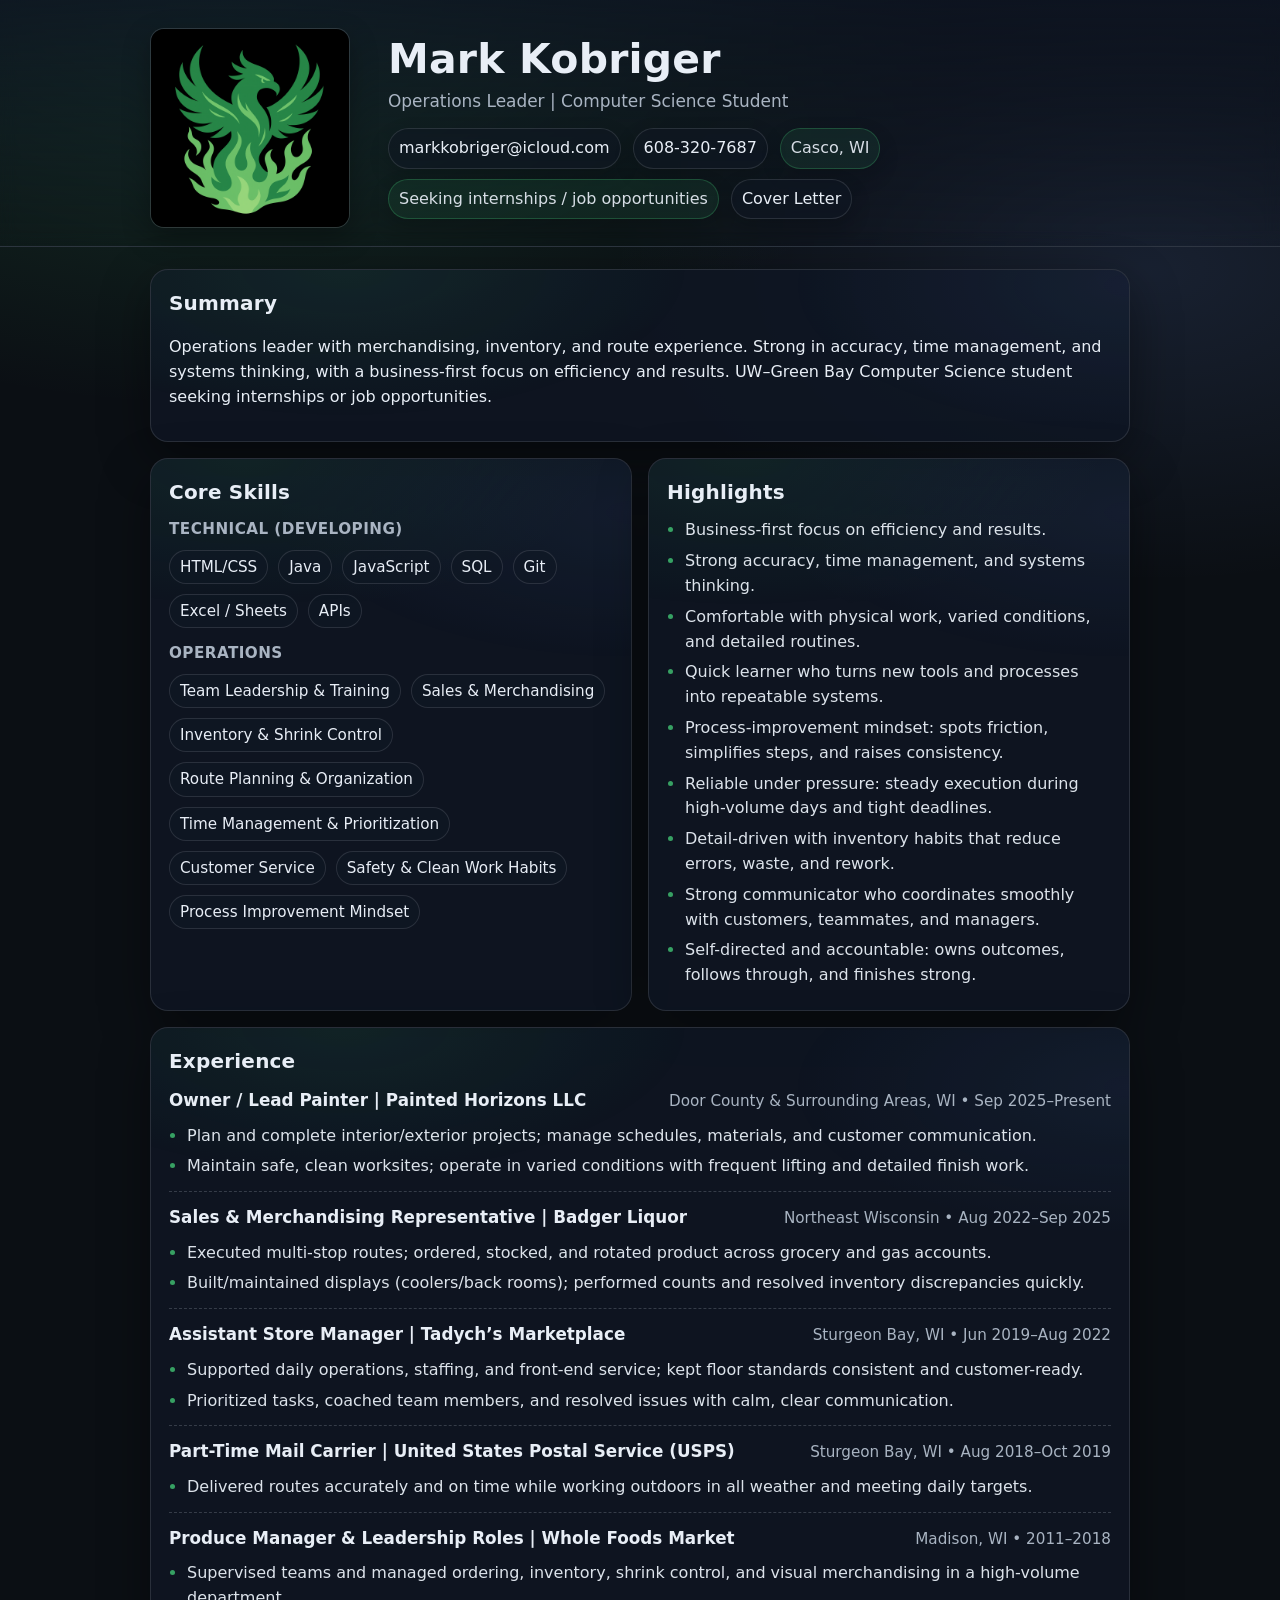
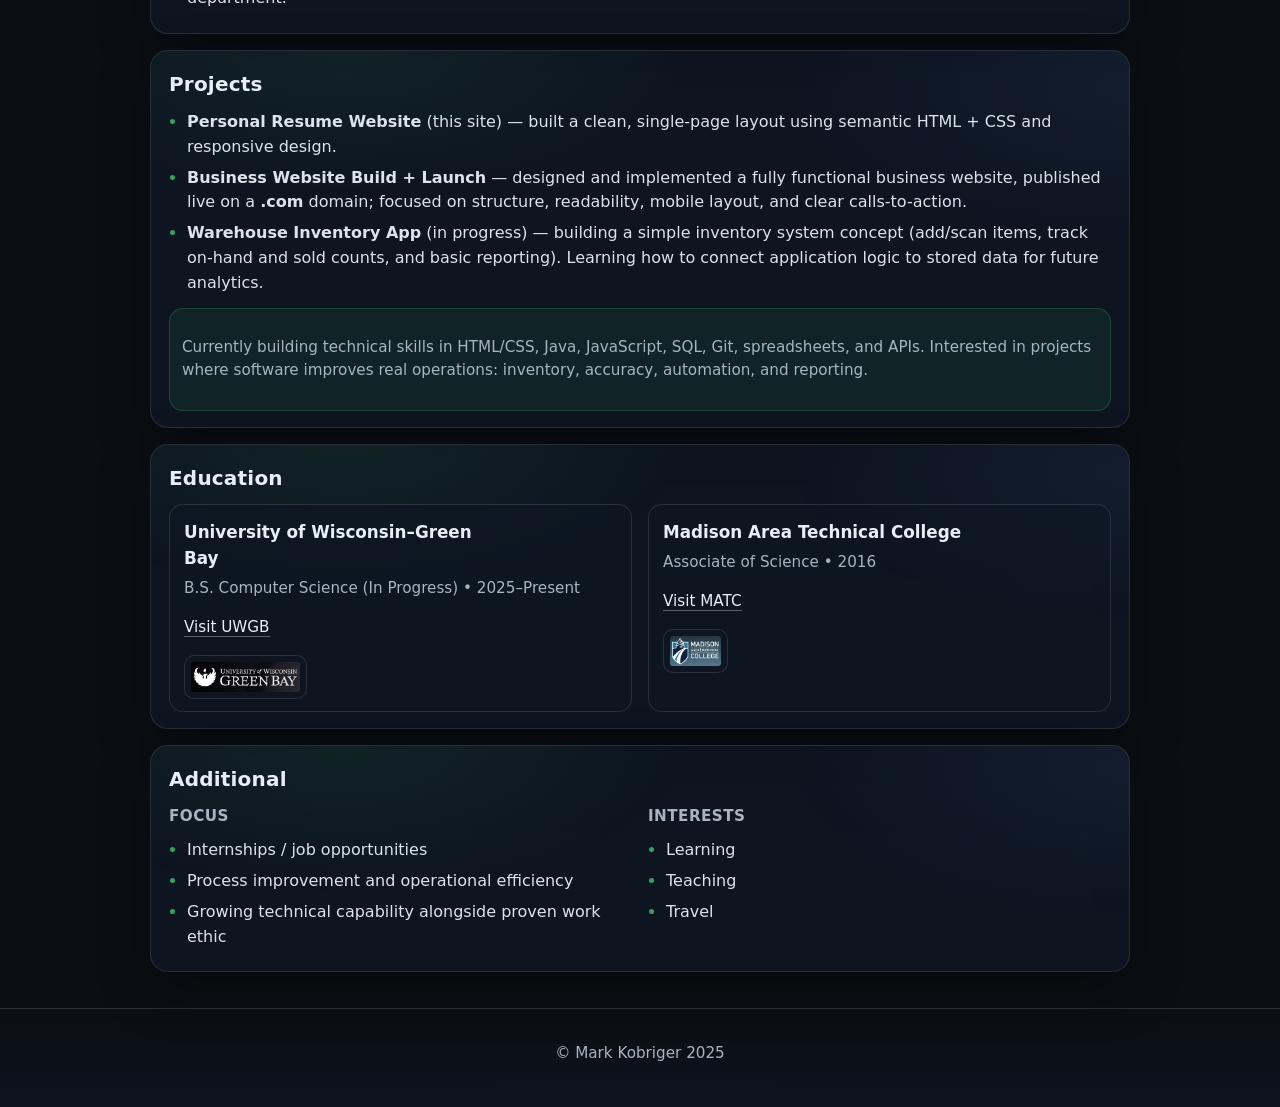
==== index.html @ ae0c0864 "Update footer copyright year to 2025" ====
<!doctype html>
<html lang="en">
  <head>
    <meta charset="UTF-8" />
    <meta name="viewport" content="width=device-width, initial-scale=1" />
    <title>Mark Kobriger | Resume</title>
    <link rel="icon" type="image/png" href="favicon-16x16.png" />
    <link rel="stylesheet" href="styles.css" />
  </head>

  <body>
    <!-- Top Header -->
    <header class="site-header">
      <div class="container header-grid">
        <div class="brand">
          <img
            class="brand-logo"
            src="Green Phoenix.PNG"
            alt="Green Phoenix logo"
            width="200"
            height="150"
          />
        </div>

        <div class="title-block">
          <h1>Mark Kobriger</h1>
          <p class="headline">Operations Leader | Computer Science Student</p>

          <ul class="contact">
            <li>
              <a href="mailto:markkobriger@icloud.com">markkobriger@icloud.com</a>
            </li>
            <li><a href="tel:+16083207687">608-320-7687</a></li>
            <li class="tag subtle">Casco, WI</li>
            <li class="tag subtle">Seeking internships / job opportunities</li>
            <li><a href="cover-letter.html">Cover Letter</a></li>
          </ul>
        </div>
      </div>
    </header>

    <main class="container main">
      <!-- Summary -->
      <section class="card">
        <h2>Summary</h2>
        <p>
          Operations leader with merchandising, inventory, and route experience.
          Strong in accuracy, time management, and systems thinking, with a
          business-first focus on efficiency and results. UW–Green Bay Computer
          Science student seeking internships or job opportunities.
        </p>
      </section>

      <!-- Core Skills + Highlights (side-by-side) -->
      <section class="grid-2">
        <section class="card">
          <h2>Core Skills</h2>

          <h3 class="subhead">Technical (developing)</h3>
          <ul class="pills">
            <li>HTML/CSS</li>
            <li>Java</li>
            <li>JavaScript</li>
            <li>SQL</li>
            <li>Git</li>
            <li>Excel / Sheets</li>
            <li>APIs</li>
          </ul>

          <h3 class="subhead">Operations</h3>
          <ul class="pills">
            <li>Team Leadership & Training</li>
            <li>Sales & Merchandising</li>
            <li>Inventory & Shrink Control</li>
            <li>Route Planning & Organization</li>
            <li>Time Management & Prioritization</li>
            <li>Customer Service</li>
            <li>Safety & Clean Work Habits</li>
            <li>Process Improvement Mindset</li>
          </ul>
        </section>

        <section class="card">
          <h2>Highlights</h2>
          <ul class="bullets">
            <li>Business-first focus on efficiency and results.</li>
            <li>Strong accuracy, time management, and systems thinking.</li>
            <li>Comfortable with physical work, varied conditions, and detailed routines.</li>
            <li>Quick learner who turns new tools and processes into repeatable systems.</li>
            <li>Process-improvement mindset: spots friction, simplifies steps, and raises consistency.</li>
            <li>Reliable under pressure: steady execution during high-volume days and tight deadlines.</li>
            <li>Detail-driven with inventory habits that reduce errors, waste, and rework.</li>
            <li>Strong communicator who coordinates smoothly with customers, teammates, and managers.</li>
            <li>Self-directed and accountable: owns outcomes, follows through, and finishes strong.</li>
          </ul>
        </section>
      </section>

      <!-- Experience (full-width under Core Skills + Highlights) -->
      <section class="card">
        <h2>Experience</h2>

        <article class="item">
          <div class="item-head">
            <h3>Owner / Lead Painter | Painted Horizons LLC</h3>
            <p class="meta">Door County & Surrounding Areas, WI • Sep 2025–Present</p>
          </div>
          <ul class="bullets">
            <li>Plan and complete interior/exterior projects; manage schedules, materials, and customer communication.</li>
            <li>Maintain safe, clean worksites; operate in varied conditions with frequent lifting and detailed finish work.</li>
          </ul>
        </article>

        <article class="item">
          <div class="item-head">
            <h3>Sales & Merchandising Representative | Badger Liquor</h3>
            <p class="meta">Northeast Wisconsin • Aug 2022–Sep 2025</p>
          </div>
          <ul class="bullets">
            <li>Executed multi-stop routes; ordered, stocked, and rotated product across grocery and gas accounts.</li>
            <li>Built/maintained displays (coolers/back rooms); performed counts and resolved inventory discrepancies quickly.</li>
          </ul>
        </article>

        <article class="item">
          <div class="item-head">
            <h3>Assistant Store Manager | Tadych’s Marketplace</h3>
            <p class="meta">Sturgeon Bay, WI • Jun 2019–Aug 2022</p>
          </div>
          <ul class="bullets">
            <li>Supported daily operations, staffing, and front-end service; kept floor standards consistent and customer-ready.</li>
            <li>Prioritized tasks, coached team members, and resolved issues with calm, clear communication.</li>
          </ul>
        </article>

        <article class="item">
          <div class="item-head">
            <h3>Part-Time Mail Carrier | United States Postal Service (USPS)</h3>
            <p class="meta">Sturgeon Bay, WI • Aug 2018–Oct 2019</p>
          </div>
          <ul class="bullets">
            <li>Delivered routes accurately and on time while working outdoors in all weather and meeting daily targets.</li>
          </ul>
        </article>

        <article class="item">
          <div class="item-head">
            <h3>Produce Manager & Leadership Roles | Whole Foods Market</h3>
            <p class="meta">Madison, WI • 2011–2018</p>
          </div>
          <ul class="bullets">
            <li>Supervised teams and managed ordering, inventory, shrink control, and visual merchandising in a high-volume department.</li>
          </ul>
        </article>
      </section>

      <!-- Projects (full-width) -->
      <section class="card">
        <h2>Projects</h2>

        <ul class="bullets">
          <li>
            <strong>Personal Resume Website</strong> (this site)
            — built a clean, single-page layout using semantic HTML + CSS and responsive design.
          </li>

          <li>
            <strong>Business Website Build + Launch</strong>
            — designed and implemented a fully functional business website, published live on a
            <strong>.com</strong> domain; focused on structure, readability, mobile layout, and clear calls-to-action.
          </li>

          <li>
            <strong>Warehouse Inventory App</strong> (in progress)
            — building a simple inventory system concept (add/scan items, track on-hand and sold counts,
            and basic reporting). Learning how to connect application logic to stored data for future analytics.
          </li>
        </ul>

        <div class="callout">
          <p class="small">
            Currently building technical skills in HTML/CSS, Java, JavaScript, SQL, Git, spreadsheets, and APIs.
            Interested in projects where software improves real operations: inventory, accuracy, automation, and reporting.
          </p>
        </div>
      </section>

      <!-- Education (full-width) with schools side-by-side + logos moved here -->
      <section class="card">
        <h2>Education</h2>

        <div class="edu-grid">
          <article class="edu-card">
            <div class="item-head">
              <h3>University of Wisconsin–Green Bay</h3>
              <p class="meta">B.S. Computer Science (In Progress) • 2025–Present</p>
            </div>

            <p class="small">
              <a href="https://www.uwgb.edu" target="_blank" rel="noreferrer">Visit UWGB</a>
            </p>

            <div class="edu-badges">
              <a href="https://www.uwgb.edu" target="_blank" rel="noreferrer" class="edu-badge">
                <img src="UWGB.png" alt="UW–Green Bay logo" />
              </a>
            </div>
          </article>

          <article class="edu-card">
            <div class="item-head">
              <h3>Madison Area Technical College</h3>
              <p class="meta">Associate of Science • 2016</p>
            </div>

            <p class="small">
              <a href="https://madisoncollege.edu" target="_blank" rel="noreferrer">Visit MATC</a>
            </p>

            <div class="edu-badges">
              <a href="https://madisoncollege.edu" target="_blank" rel="noreferrer" class="edu-badge">
                <img src="MATC.png" alt="Madison College (MATC) logo" />
              </a>
            </div>
          </article>
        </div>
      </section>

      <!-- Additional -->
      <section class="card">
        <h2>Additional</h2>
        <div class="grid-2 inner">
          <div>
            <h3 class="subhead">Focus</h3>
            <ul class="bullets">
              <li>Internships / job opportunities</li>
              <li>Process improvement and operational efficiency</li>
              <li>Growing technical capability alongside proven work ethic</li>
            </ul>
          </div>

          <div>
            <h3 class="subhead">Interests</h3>
            <ul class="bullets">
              <li>Learning</li>
              <li>Teaching</li>
              <li>Travel</li>
            </ul>
          </div>
        </div>
      </section>
    </main>

    <!-- Footer (logos removed) -->
    <footer class="site-footer">
      <div class="container footer-grid">
        <p class="small">© Mark Kobriger 2025</p>
      </div>
    </footer>
  </body>
</html>
---- styles.css ----
/* =========================================================
   Mark Kobriger Resume Site - styles.css
   Clean, modern, "green phoenix" vibe, print-friendly
   ========================================================= */

/* ====== Theme Tokens ====== */
:root {
  --bg: #0b0f14;
  --panel: #0e1523;
  --card: rgba(15, 23, 36, 0.82);
  --text: #e8eef6;
  --muted: #a9b4c2;
  --muted2: rgba(169, 180, 194, 0.72);
  --line: rgba(232, 238, 246, 0.14);

  --accent: #45d07a; /* green phoenix */
  --accent2: rgba(69, 208, 122, 0.25);
  --glow: rgba(69, 208, 122, 0.35);

  --shadow: 0 18px 50px rgba(0, 0, 0, 0.40);
  --shadow2: 0 10px 28px rgba(0, 0, 0, 0.32);

  --radius: 18px;
  --radius2: 14px;

  --max: 980px;
}

/* ====== Base Reset ====== */
*,
*::before,
*::after { box-sizing: border-box; }

html, body { margin: 0; padding: 0; }

img {
  max-width: 100%;
  height: auto;
  display: block;
}

::selection { background: rgba(69, 208, 122, 0.28); }

/* ====== Page Background ====== */
body {
  color: var(--text);
  font-family: system-ui, -apple-system, Segoe UI, Roboto, Helvetica, Arial, sans-serif;
  line-height: 1.55;

  background:
    radial-gradient(1200px 680px at 18% 0%, rgba(69, 208, 122, 0.18), transparent 60%),
    radial-gradient(900px 520px at 90% 10%, rgba(120, 160, 255, 0.12), transparent 60%),
    radial-gradient(900px 520px at 50% 110%, rgba(69, 208, 122, 0.10), transparent 60%),
    var(--bg);
}

/* ====== Layout Container ====== */
.container {
  width: min(var(--max), 92vw);
  margin: 0 auto;
}

/* ====== Links ====== */
a {
  color: var(--text);
  text-decoration: none;
  border-bottom: 1px solid rgba(232, 238, 246, 0.35);
  transition: color 160ms ease, border-color 160ms ease, transform 160ms ease;
}
a:hover {
  color: var(--accent);
  border-bottom-color: var(--accent);
}
a:focus-visible {
  outline: 2px solid rgba(69, 208, 122, 0.75);
  outline-offset: 3px;
  border-radius: 10px;
}

/* ====== Header ====== */
.site-header {
  padding: 28px 0 18px;
  border-bottom: 1px solid var(--line);
  background: linear-gradient(to bottom, rgba(14, 21, 35, 0.78), rgba(14, 21, 35, 0));
  backdrop-filter: blur(8px);
}

.header-grid {
  display: grid;
  gap: 18px;
  grid-template-columns: 220px 1fr;
  align-items: center;
}

.brand {
  display: flex;
  flex-direction: column;
  gap: 10px;
  align-items: flex-start;
}

.brand-logo {
  border-radius: var(--radius2);
  border: 1px solid rgba(232, 238, 246, 0.12);
  box-shadow: var(--shadow2);
  object-fit: cover;
  background: rgba(255, 255, 255, 0.02);
}

.title-block h1 {
  margin: 0 0 6px;
  font-size: clamp(2rem, 3.2vw, 2.7rem);
  letter-spacing: 0.2px;
  line-height: 1.1;
}

.headline {
  margin: 0 0 14px;
  color: var(--muted);
  font-size: 1.06rem;
}

/* ====== Contact Pills ====== */
.contact {
  list-style: none;
  padding: 0;
  margin: 0;
  display: flex;
  flex-wrap: wrap;
  gap: 10px 12px;
  align-items: center;
}

.contact li {
  padding: 7px 10px;
  border: 1px solid rgba(232, 238, 246, 0.12);
  border-radius: 999px;
  background: rgba(15, 23, 36, 0.55);
  box-shadow: 0 8px 20px rgba(0, 0, 0, 0.18);
}

.contact .subtle {
  border-color: rgba(69, 208, 122, 0.25);
  background: rgba(69, 208, 122, 0.08);
  color: rgba(232, 238, 246, 0.92);
}

.contact a { border-bottom: none; }
.contact a:hover { border-bottom: none; }

/* ====== Main ====== */
.main {
  padding: 22px 0 36px;
  display: grid;
  gap: 16px;
}

/* ====== Cards ====== */
.card {
  position: relative;
  background: var(--card);
  border: 1px solid rgba(232, 238, 246, 0.12);
  border-radius: var(--radius);
  padding: 18px 18px 16px;
  box-shadow: var(--shadow);
  overflow: hidden;
}

/* subtle sheen */
.card::before {
  content: "";
  position: absolute;
  inset: -2px;
  background:
    radial-gradient(600px 260px at 20% 0%, rgba(69, 208, 122, 0.10), transparent 60%),
    radial-gradient(600px 260px at 100% 10%, rgba(120, 160, 255, 0.08), transparent 60%);
  opacity: 0.8;
  pointer-events: none;
}

.card > * { position: relative; }

.card:hover {
  border-color: rgba(69, 208, 122, 0.22);
  box-shadow: 0 24px 65px rgba(0, 0, 0, 0.48);
}

/* ====== Headings ====== */
.card h2 {
  margin: 0 0 10px;
  font-size: 1.25rem;
  letter-spacing: 0.2px;
}

.subhead {
  margin: 0 0 8px;
  font-size: 0.95rem;
  color: var(--muted);
  letter-spacing: 0.45px;
  text-transform: uppercase;
}

.card .subhead + .pills { margin-top: 8px; }
.pills + .subhead { margin-top: 14px; }

/* ====== Two Column Grids ====== */
.grid-2 {
  display: grid;
  gap: 16px;
  grid-template-columns: 1fr 1fr;
}
.grid-2.inner { margin-top: 8px; }

/* ====== Items ====== */
.item {
  padding-top: 12px;
  border-top: 1px dashed rgba(232, 238, 246, 0.18);
  margin-top: 12px;
}
.item:first-of-type {
  border-top: none;
  padding-top: 0;
  margin-top: 0;
}
.item.tight p { margin: 6px 0 0; }

.item-head {
  display: flex;
  flex-wrap: wrap;
  justify-content: space-between;
  gap: 6px 10px;
  align-items: baseline;
}
.item-head h3 {
  margin: 0;
  font-size: 1.05rem;
  max-width: 70%;
}

.meta {
  margin: 0;
  color: var(--muted);
  font-size: 0.95rem;
}

.small {
  color: var(--muted);
  font-size: 0.95rem;
}

/* ====== Bullets ====== */
.bullets {
  margin: 10px 0 0;
  padding-left: 18px;
}
.bullets li {
  margin: 6px 0;
  color: rgba(232, 238, 246, 0.95);
}
.bullets li::marker { color: rgba(69, 208, 122, 0.75); }

/* ====== Pills ====== */
.pills {
  list-style: none;
  padding: 0;
  margin: 10px 0 0;
  display: flex;
  flex-wrap: wrap;
  gap: 10px;
}
.pills li {
  padding: 7px 10px;
  border-radius: 999px;
  border: 1px solid rgba(232, 238, 246, 0.12);
  background: rgba(17, 24, 38, 0.55);
  font-size: 0.95rem;
  line-height: 1.2;
  transition: transform 140ms ease, border-color 140ms ease;
}
.pills li:hover {
  transform: translateY(-1px);
  border-color: rgba(69, 208, 122, 0.28);
}

/* ====== Callout Box ====== */
.callout {
  margin-top: 12px;
  padding: 12px 12px;
  border-radius: 14px;
  border: 1px solid rgba(69, 208, 122, 0.22);
  background: rgba(69, 208, 122, 0.08);
}

/* ====== Education two-school layout ====== */
.edu-grid {
  display: grid;
  gap: 16px;
  grid-template-columns: 1fr 1fr;
  margin-top: 10px;
}

.edu-card {
  border: 1px solid rgba(232, 238, 246, 0.12);
  border-radius: var(--radius2);
  background: rgba(15, 23, 36, 0.55);
  padding: 14px 14px 12px;
}

.edu-badges {
  display: flex;
  gap: 10px;
  align-items: center;
  margin-top: 10px;
}

.edu-badge {
  border-bottom: none;
  display: inline-flex;
  align-items: center;
}

.edu-badge img {
  max-height: 44px;
  width: auto;
  border-radius: 10px;
  border: 1px solid rgba(232, 238, 246, 0.12);
  background: rgba(15, 23, 36, 0.6);
  padding: 6px;
  transition: transform 160ms ease, border-color 160ms ease, box-shadow 160ms ease;
}

.edu-badge:hover img {
  transform: translateY(-1px);
  border-color: rgba(69, 208, 122, 0.6);
  box-shadow: 0 12px 26px rgba(0, 0, 0, 0.32);
}

/* ====== Footer ====== */
.site-footer {
  border-top: 1px solid var(--line);
  padding: 18px 0 26px;
  background: linear-gradient(to top, rgba(14, 21, 35, 0.60), rgba(14, 21, 35, 0));
}

.footer-grid {
  display: flex;
  justify-content: center;
  align-items: center;
}

/* ====== Cover Letter Styling ====== */
.card.letter { padding: 22px 22px 18px; }

.letter-top {
  display: flex;
  justify-content: space-between;
  gap: 14px;
  flex-wrap: wrap;
  margin-bottom: 10px;
  padding-bottom: 10px;
  border-bottom: 1px solid rgba(232, 238, 246, 0.12);
}

.letter-name {
  margin: 0 0 4px;
  font-size: 1.05rem;
}

.letter-meta,
.letter-date {
  margin: 2px 0;
  color: var(--muted);
  font-size: 0.95rem;
}

.letter-date { white-space: nowrap; }

.card.letter p {
  margin: 10px 0 0;
  color: rgba(232, 238, 246, 0.95);
  max-width: 78ch;
}

.signature { margin-top: 16px; }

/* Optional: show current nav item as active pill */
.contact a[aria-current="page"] { color: var(--accent); }

/* ====== Responsive ====== */
@media (max-width: 780px) {
  .header-grid { grid-template-columns: 1fr; }
  .grid-2 { grid-template-columns: 1fr; }
  .edu-grid { grid-template-columns: 1fr; }
  .item-head h3 { max-width: 100%; }
}

/* ====== Print ====== */
@media print {
  :root {
    --bg: #ffffff;
    --text: #111;
    --muted: #333;
    --line: #ddd;
  }

  body { background: #fff; color: #111; }

  .site-header { background: none; }
  .site-footer { display: none; }

  .card,
  .brand-logo { box-shadow: none; }

  .card::before { display: none; }

  a {
    color: #111;
    border-bottom: none;
    text-decoration: underline;
  }

  .card { page-break-inside: avoid; }
}
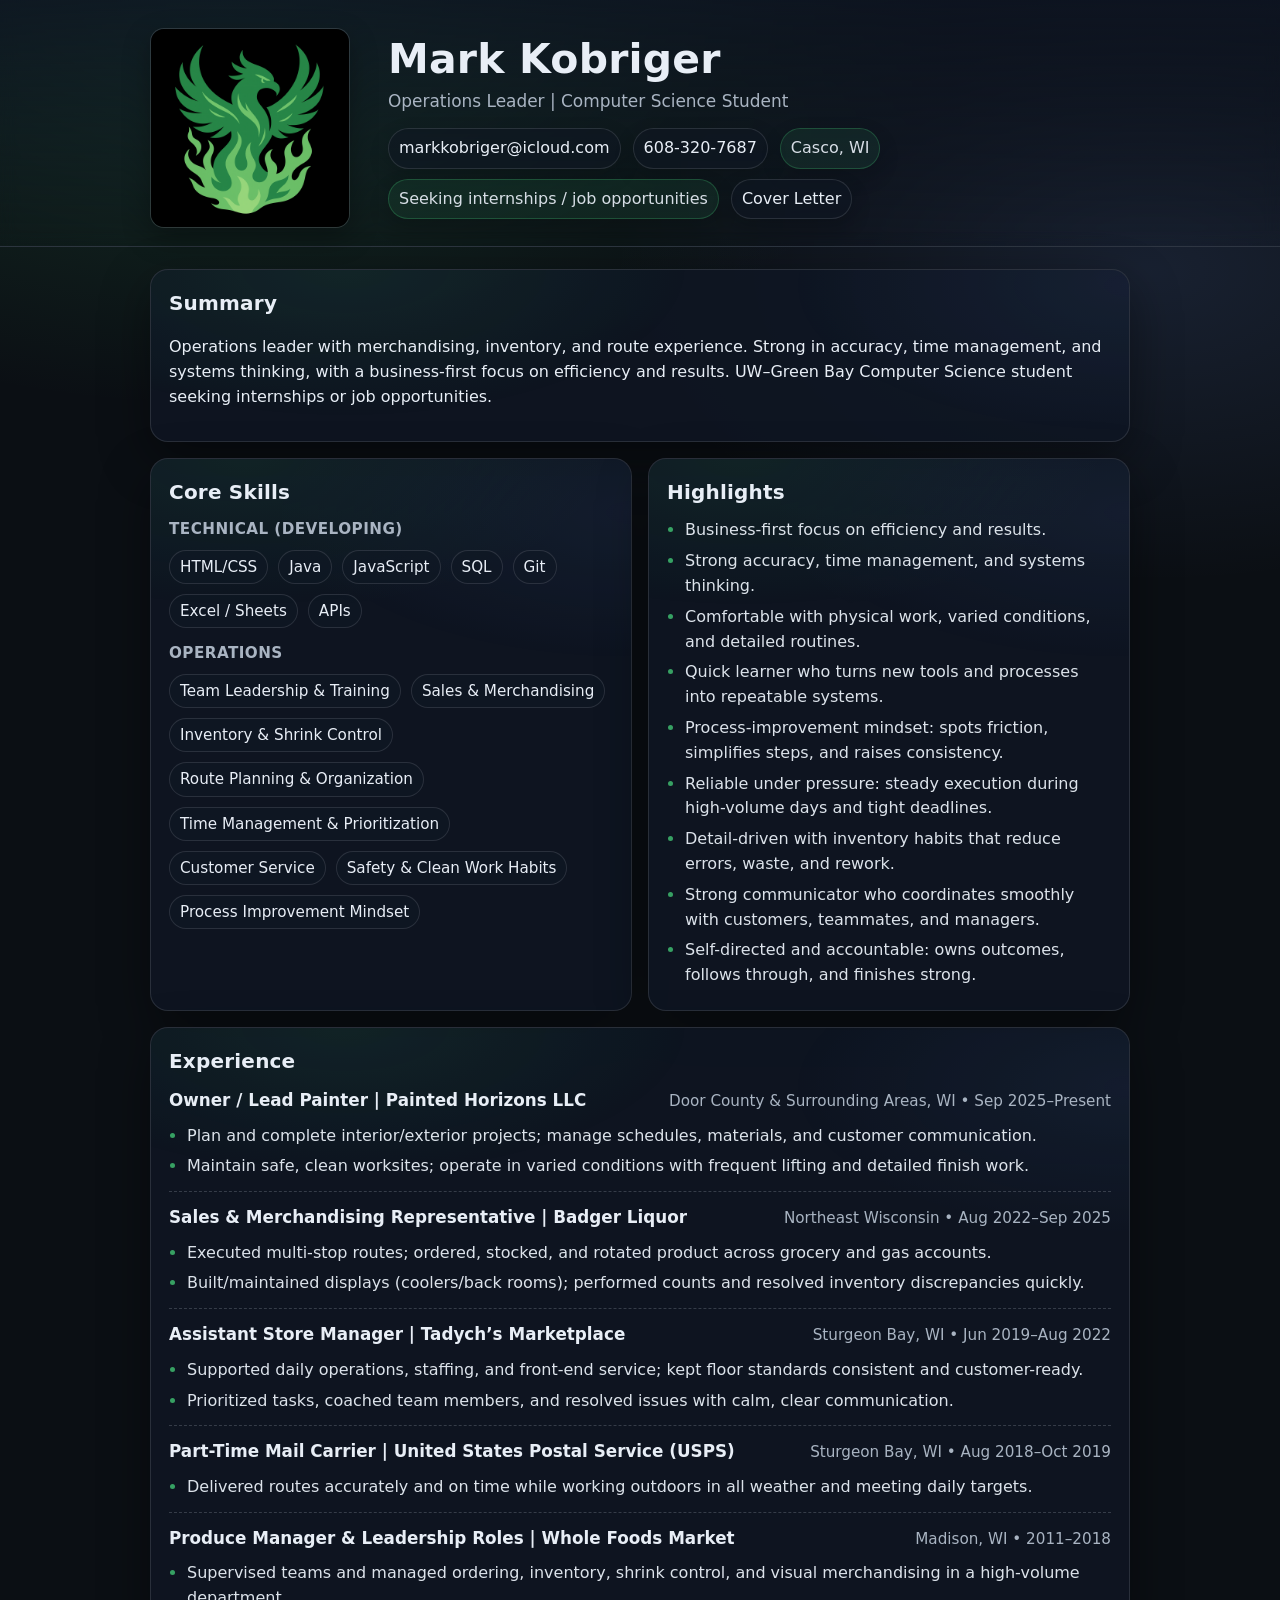
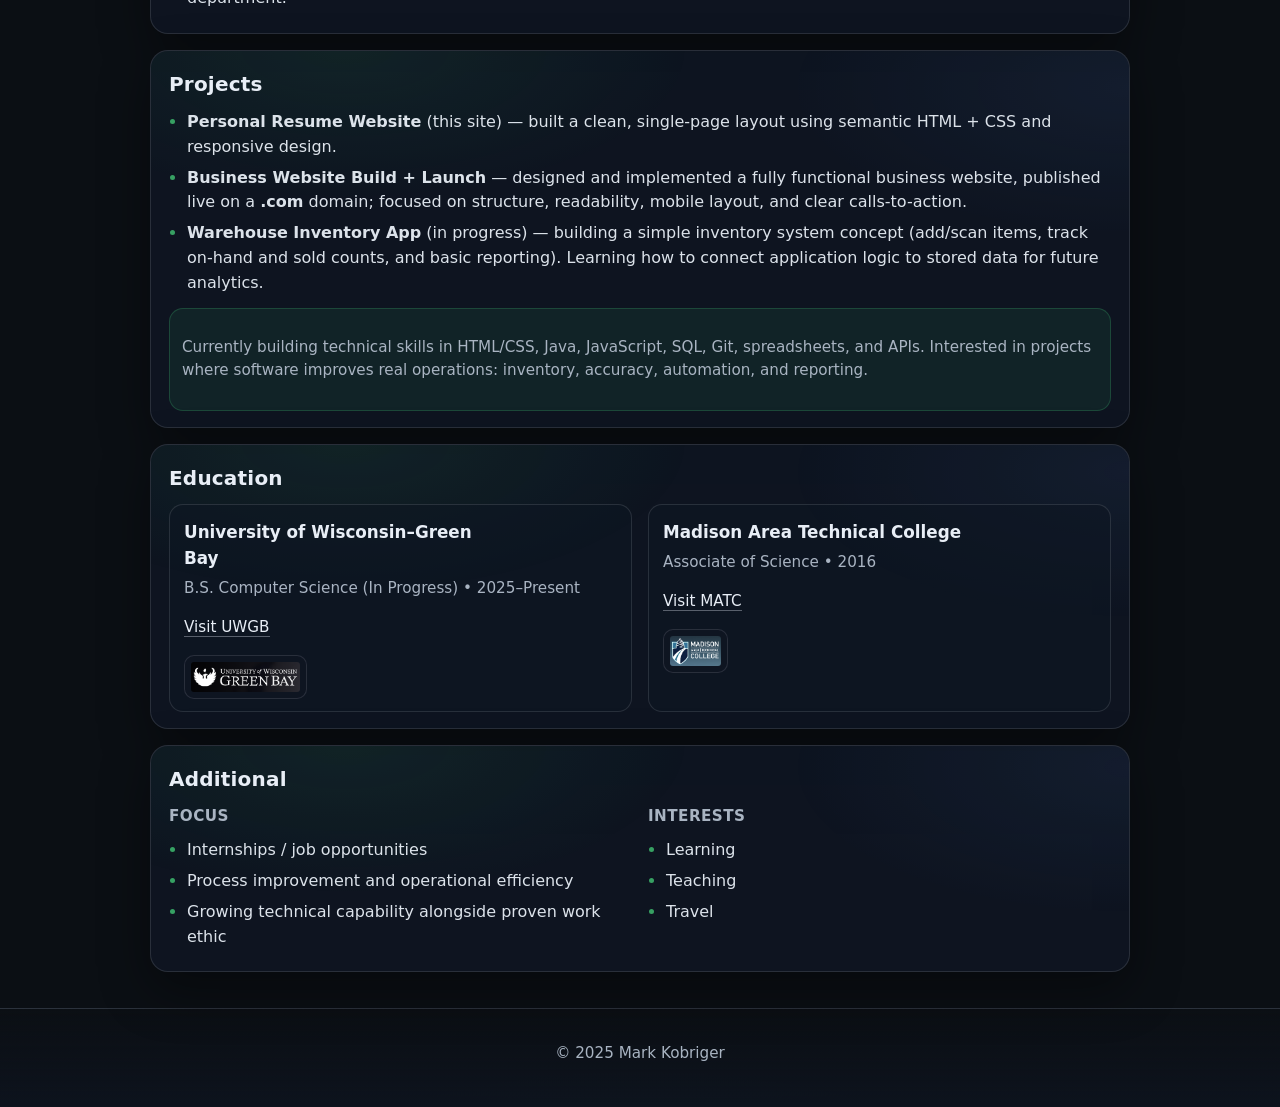
==== commit 5308dac9: "Fix HTML tag syntax in index.html" ====
--- a/index.html
+++ b/index.html
@@ -2,10 +2,10 @@
 <html lang="en">
   <head>
     <meta charset="UTF-8" />
-    <meta name="viewport" content="width=device-width, initial-scale=1" />
+    <meta name="viewport" content="width=device-width, initial-scale=1">
     <title>Mark Kobriger | Resume</title>
-    <link rel="icon" type="image/png" href="favicon-16x16.png" />
-    <link rel="stylesheet" href="styles.css" />
+    <link rel="icon" type="image/png" href="favicon-16x16.png">
+    <link rel="stylesheet" href="styles.css">
   </head>
 
   <body>
@@ -15,7 +15,7 @@
         <div class="brand">
           <img
             class="brand-logo"
-            src="Green Phoenix.PNG"
+            src="greenPhoenix.PNG"
             alt="Green Phoenix logo"
             width="200"
             height="150"
@@ -202,7 +202,7 @@
 
             <div class="edu-badges">
               <a href="https://www.uwgb.edu" target="_blank" rel="noreferrer" class="edu-badge">
-                <img src="UWGB.png" alt="UW–Green Bay logo" />
+                <img src="UWGB.png" alt="UW–Green Bay logo">
               </a>
             </div>
           </article>
@@ -219,7 +219,7 @@
 
             <div class="edu-badges">
               <a href="https://madisoncollege.edu" target="_blank" rel="noreferrer" class="edu-badge">
-                <img src="MATC.png" alt="Madison College (MATC) logo" />
+                <img src="MATC.png" alt="Madison College (MATC) logo">
               </a>
             </div>
           </article>
@@ -254,7 +254,7 @@
     <!-- Footer (logos removed) -->
     <footer class="site-footer">
       <div class="container footer-grid">
-        <p class="small">© Mark Kobriger 2025</p>
+        <p class="small">© 2025 Mark Kobriger</p>
       </div>
     </footer>
   </body>
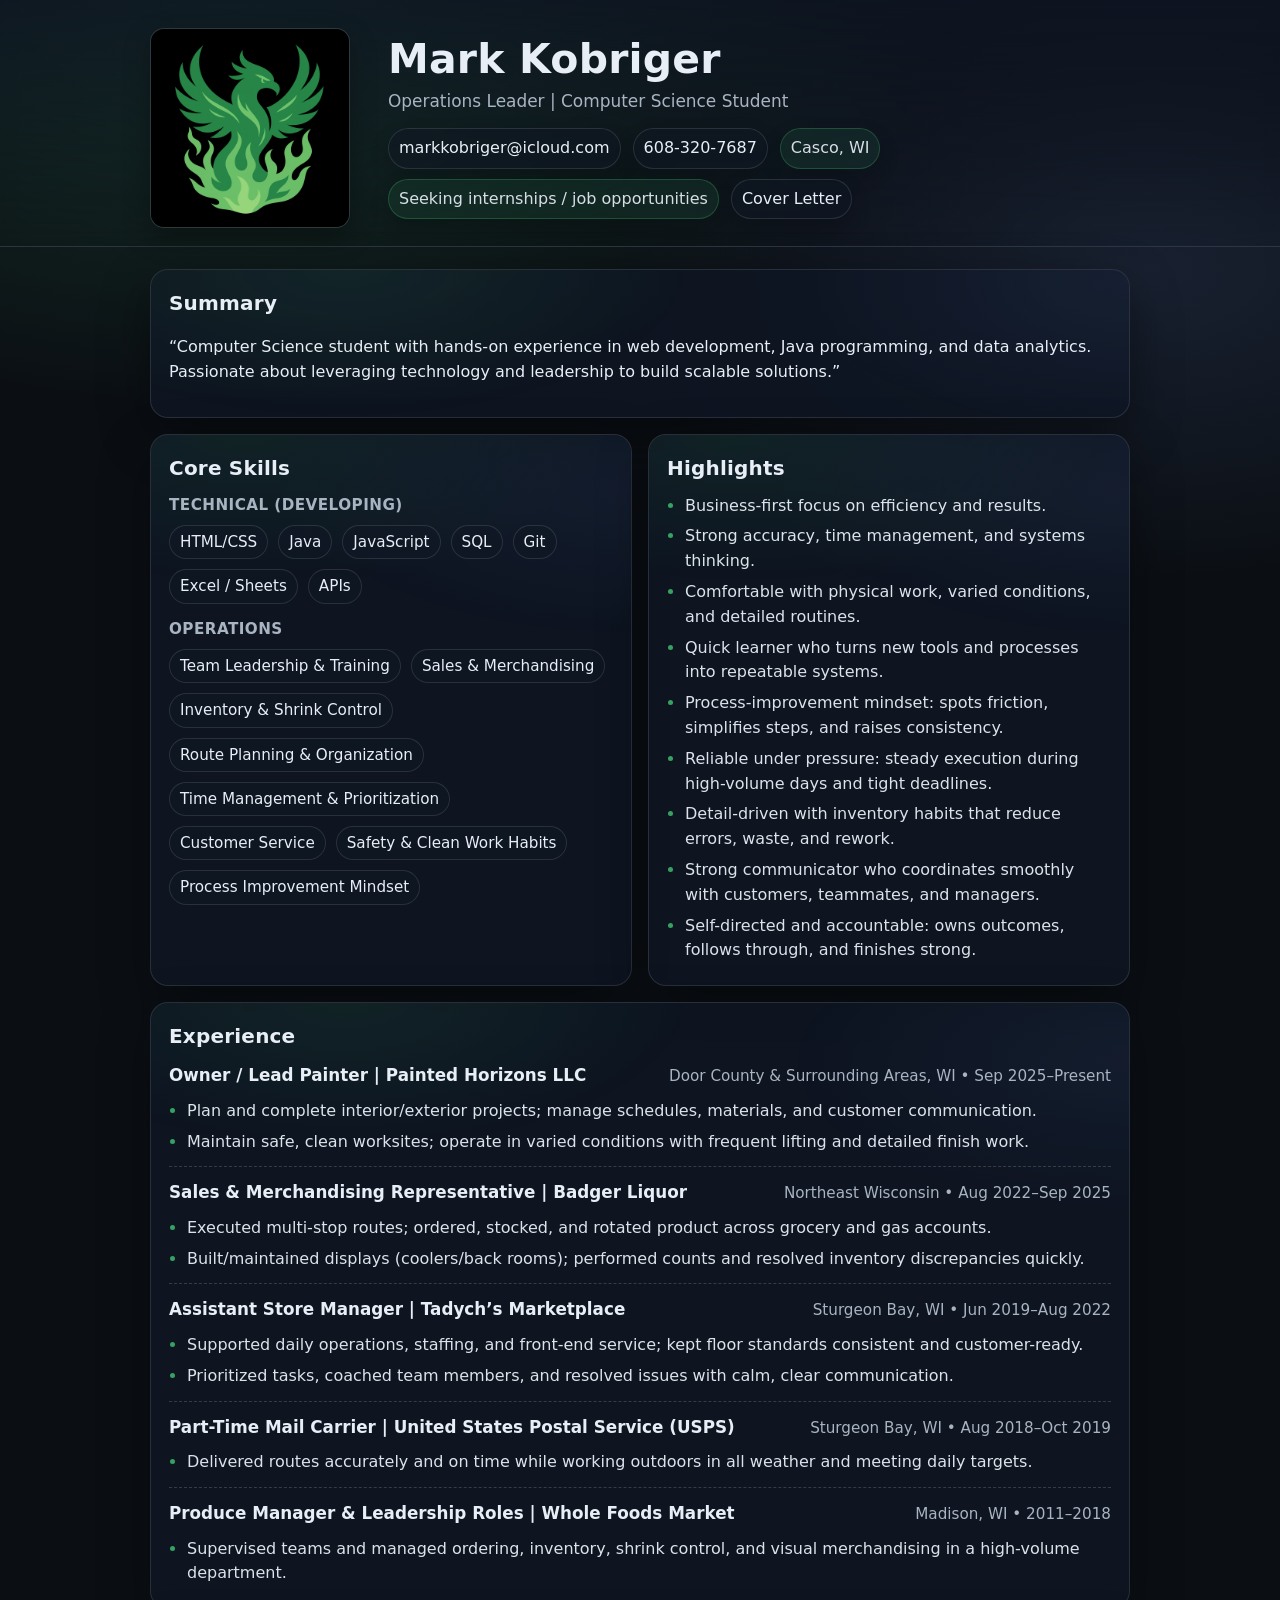
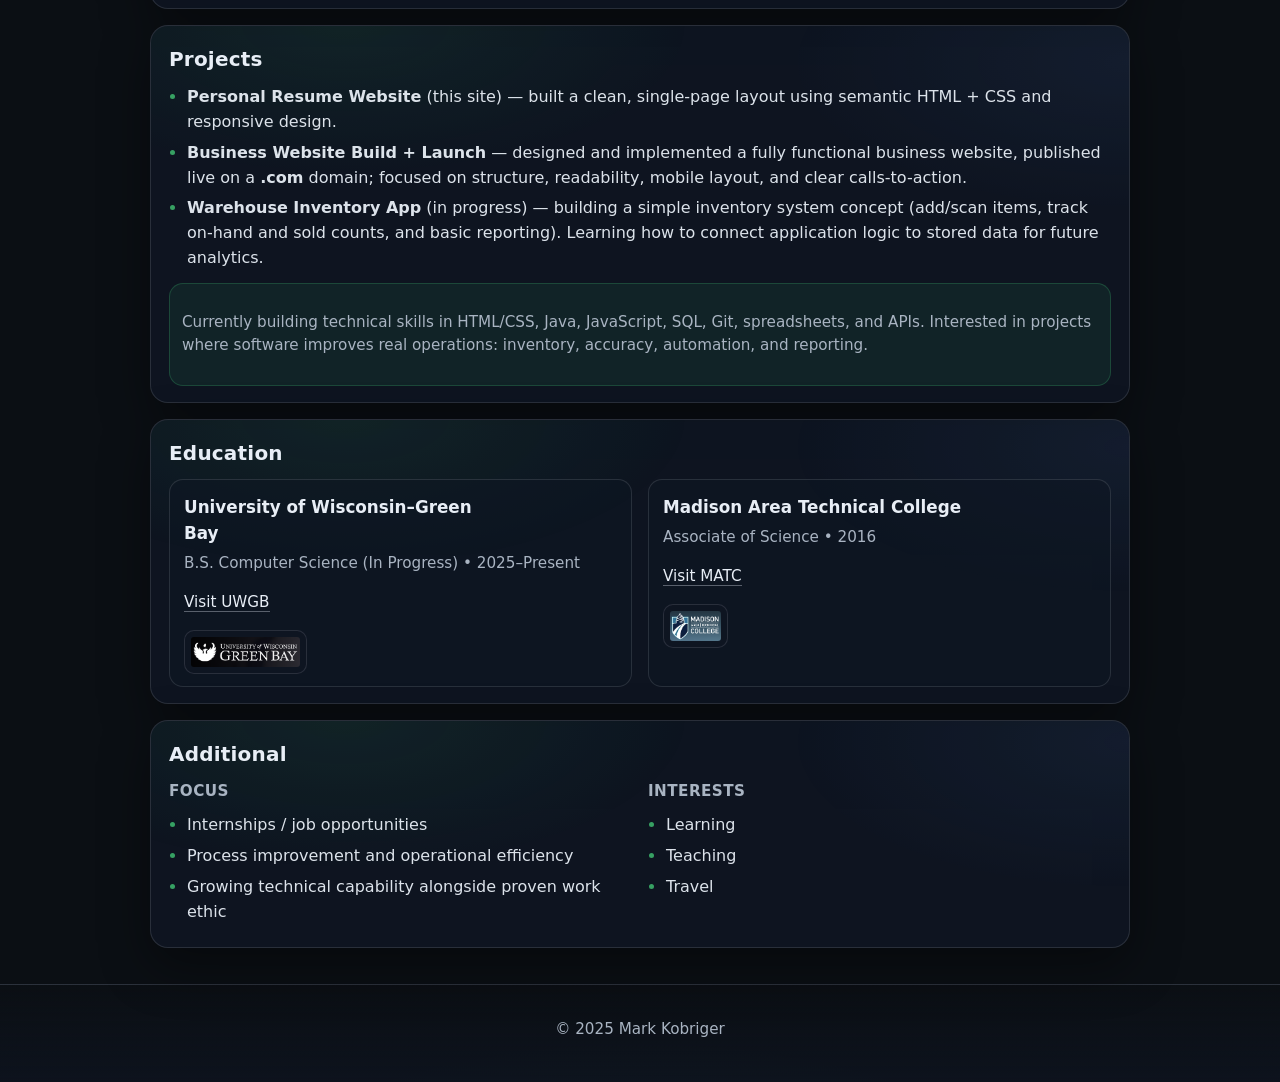
==== commit 91195c33: "Revise summary in index.html Updated summary to reflect current skills and experiences." ====
--- a/index.html
+++ b/index.html
@@ -1,7 +1,7 @@
 <!doctype html>
 <html lang="en">
   <head>
-    <meta charset="UTF-8" />
+    <meta charset="UTF-8">
     <meta name="viewport" content="width=device-width, initial-scale=1">
     <title>Mark Kobriger | Resume</title>
     <link rel="icon" type="image/png" href="favicon-16x16.png">
@@ -19,7 +19,7 @@
             alt="Green Phoenix logo"
             width="200"
             height="150"
-          />
+          >
         </div>
 
         <div class="title-block">
@@ -44,15 +44,12 @@
       <section class="card">
         <h2>Summary</h2>
         <p>
-          Operations leader with merchandising, inventory, and route experience.
-          Strong in accuracy, time management, and systems thinking, with a
-          business-first focus on efficiency and results. UW–Green Bay Computer
-          Science student seeking internships or job opportunities.
+        “Computer Science student with hands-on experience in web development, Java programming, and data analytics. Passionate about leveraging technology and leadership to build scalable solutions.”
         </p>
       </section>
 
       <!-- Core Skills + Highlights (side-by-side) -->
-      <section class="grid-2">
+      <div class="grid-2">
         <section class="card">
           <h2>Core Skills</h2>
 
@@ -94,7 +91,7 @@
             <li>Self-directed and accountable: owns outcomes, follows through, and finishes strong.</li>
           </ul>
         </section>
-      </section>
+      </div>
 
       <!-- Experience (full-width under Core Skills + Highlights) -->
       <section class="card">
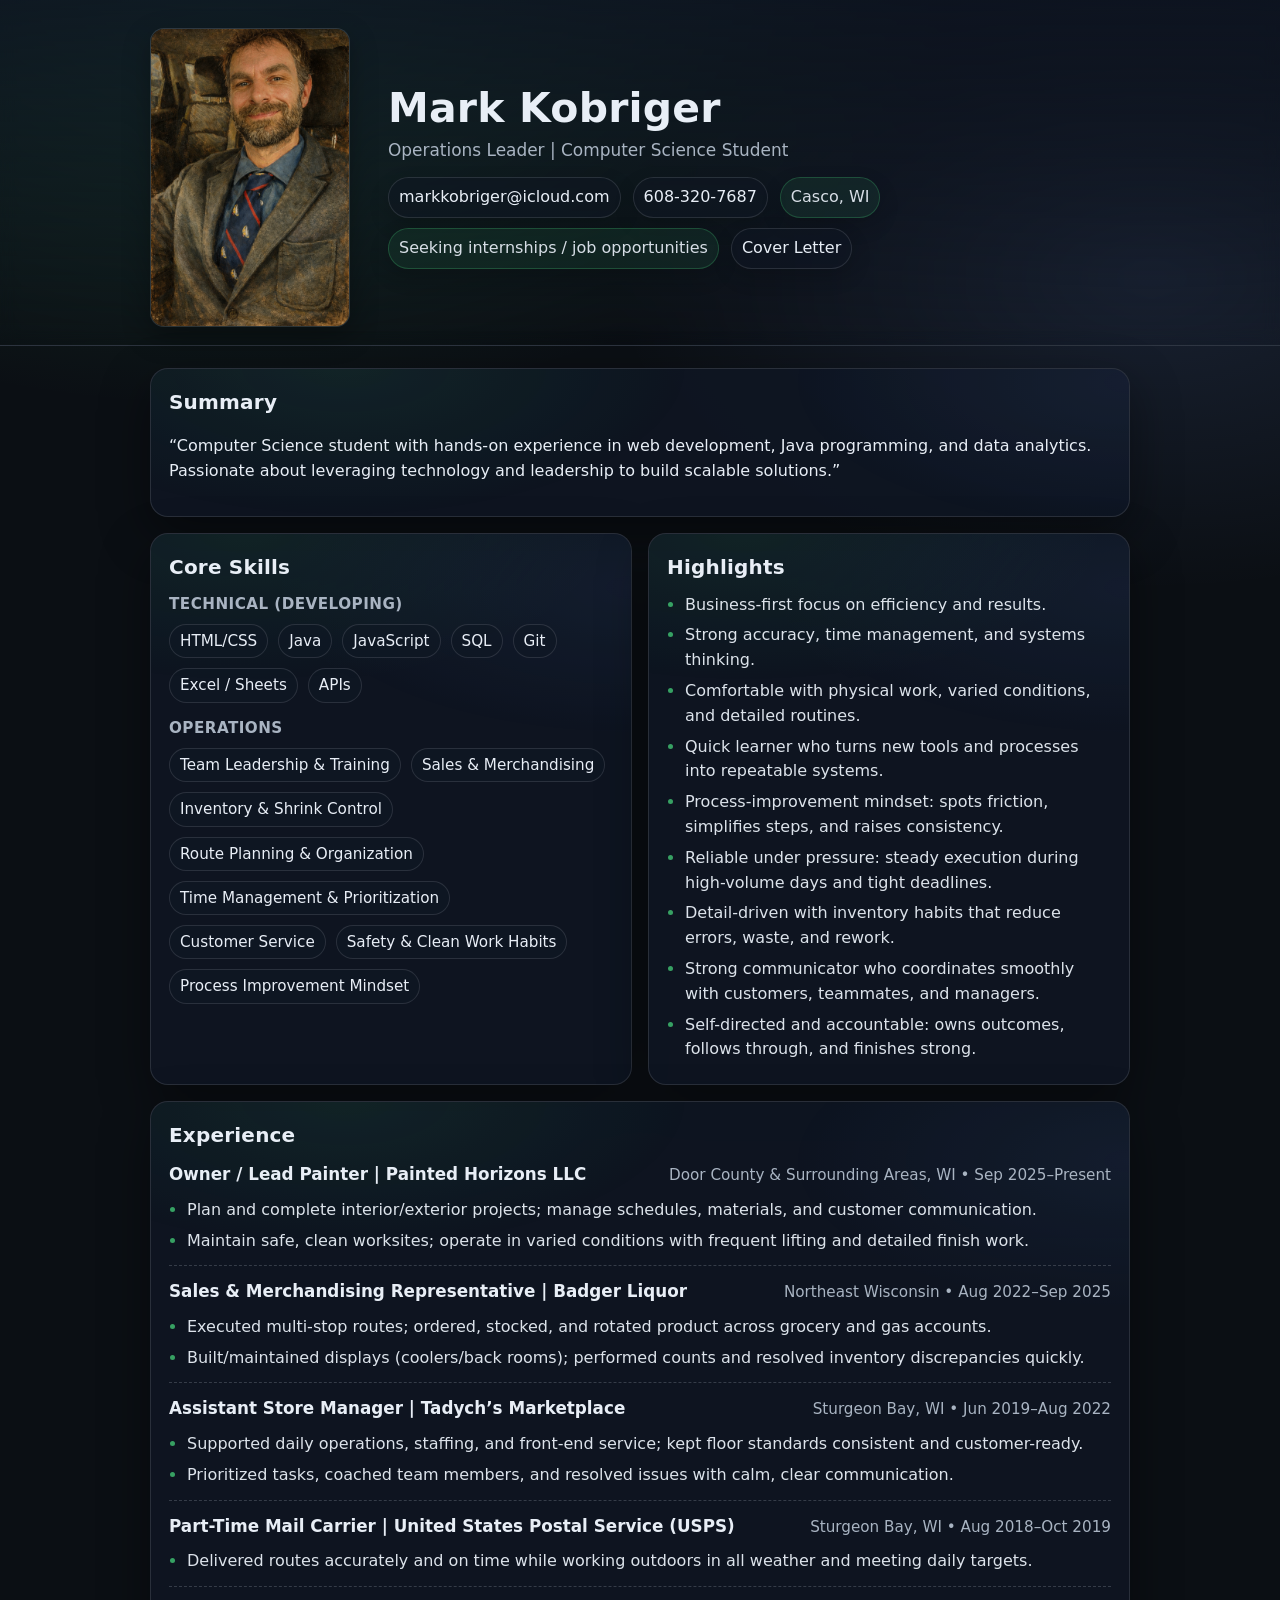
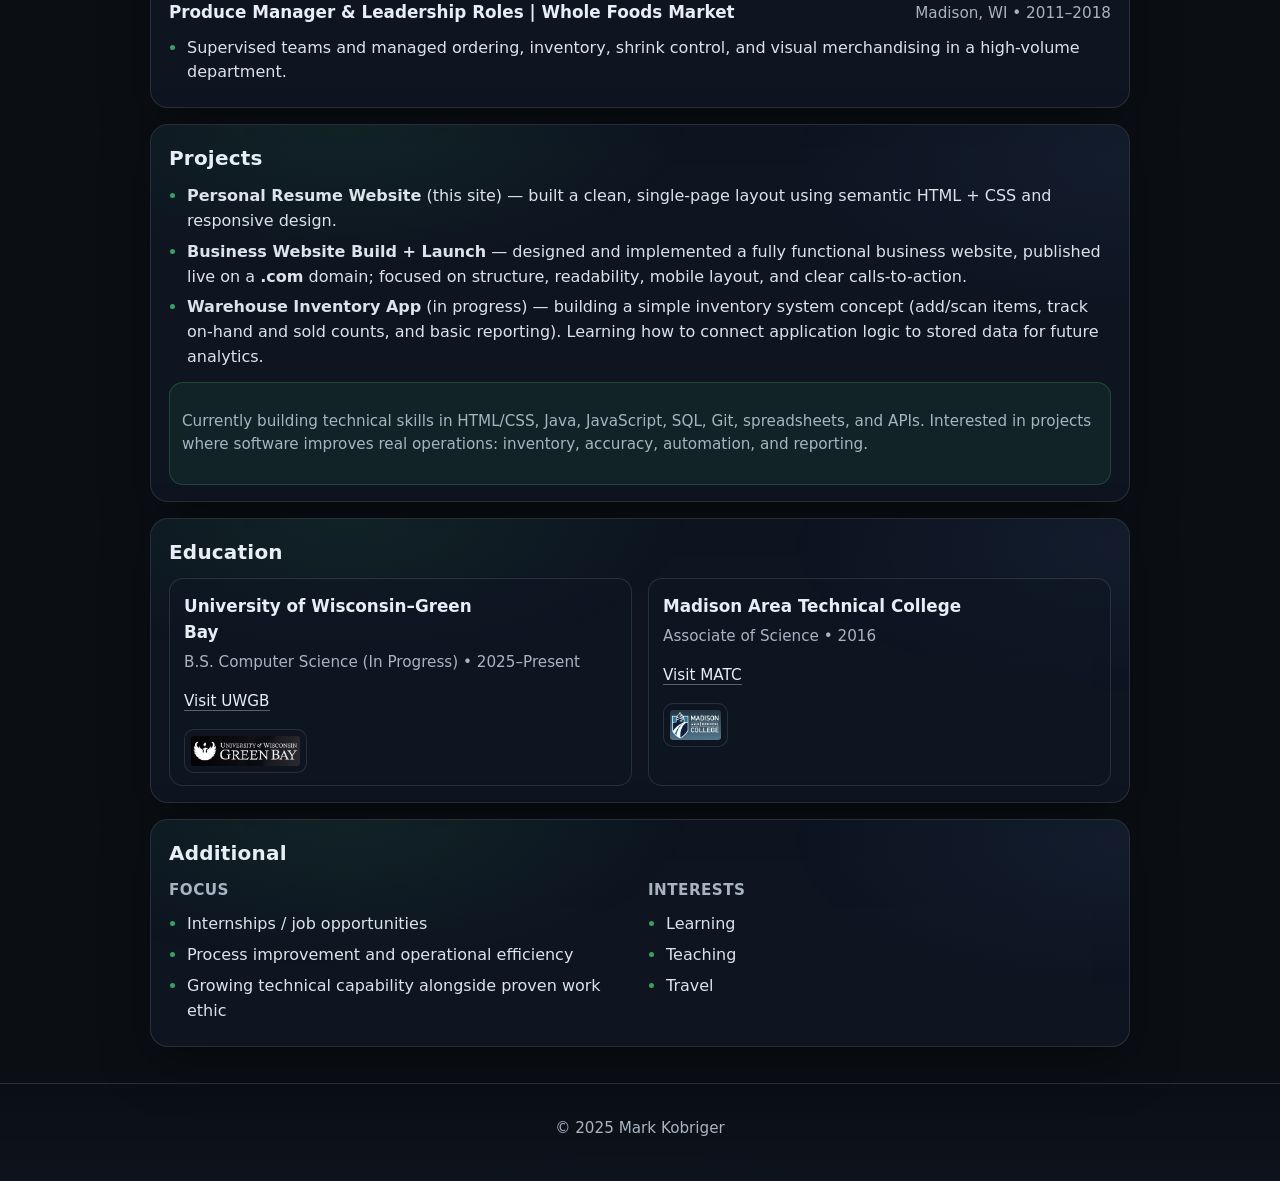
==== commit 9f19ea3c: "Update image source and alt text in index.html" ====
--- a/index.html
+++ b/index.html
@@ -15,8 +15,8 @@
         <div class="brand">
           <img
             class="brand-logo"
-            src="greenPhoenix.PNG"
-            alt="Green Phoenix logo"
+            src="businessDad.png"
+            alt="Profile Image"
             width="200"
             height="150"
           >
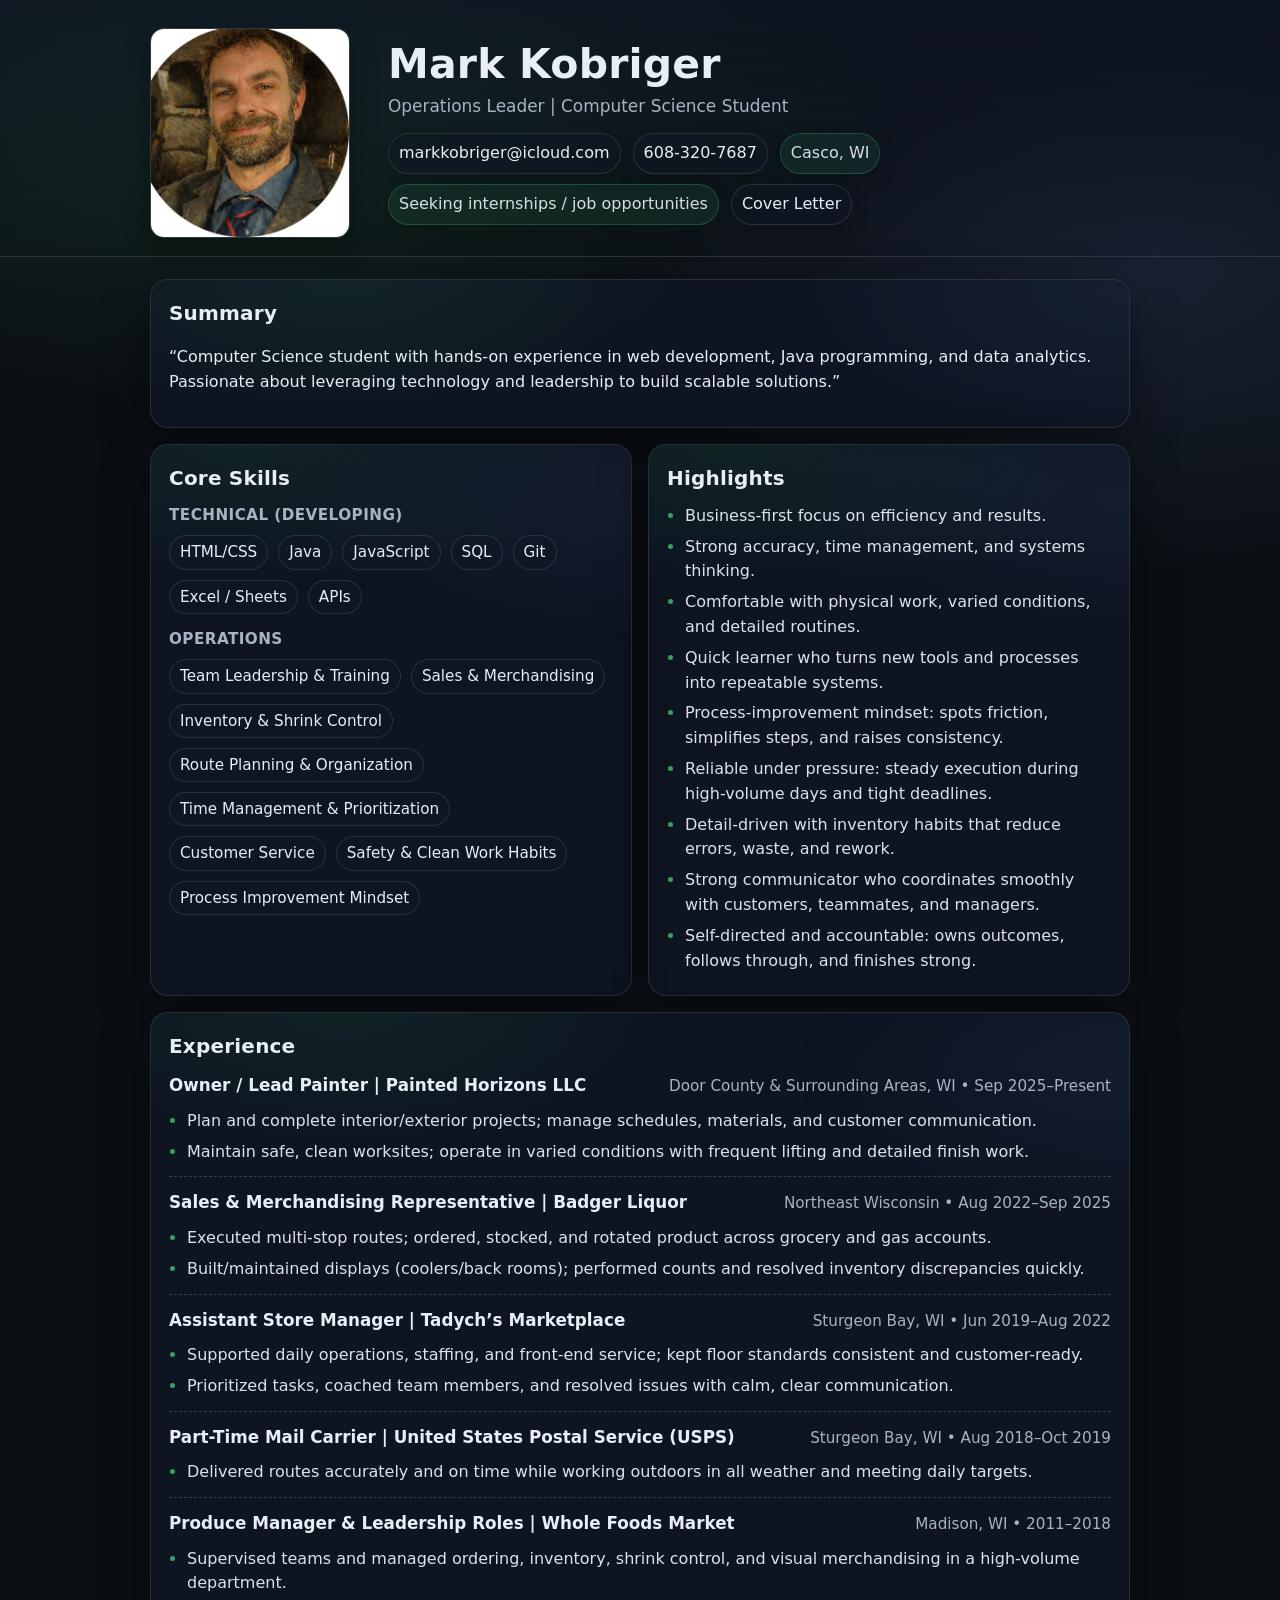
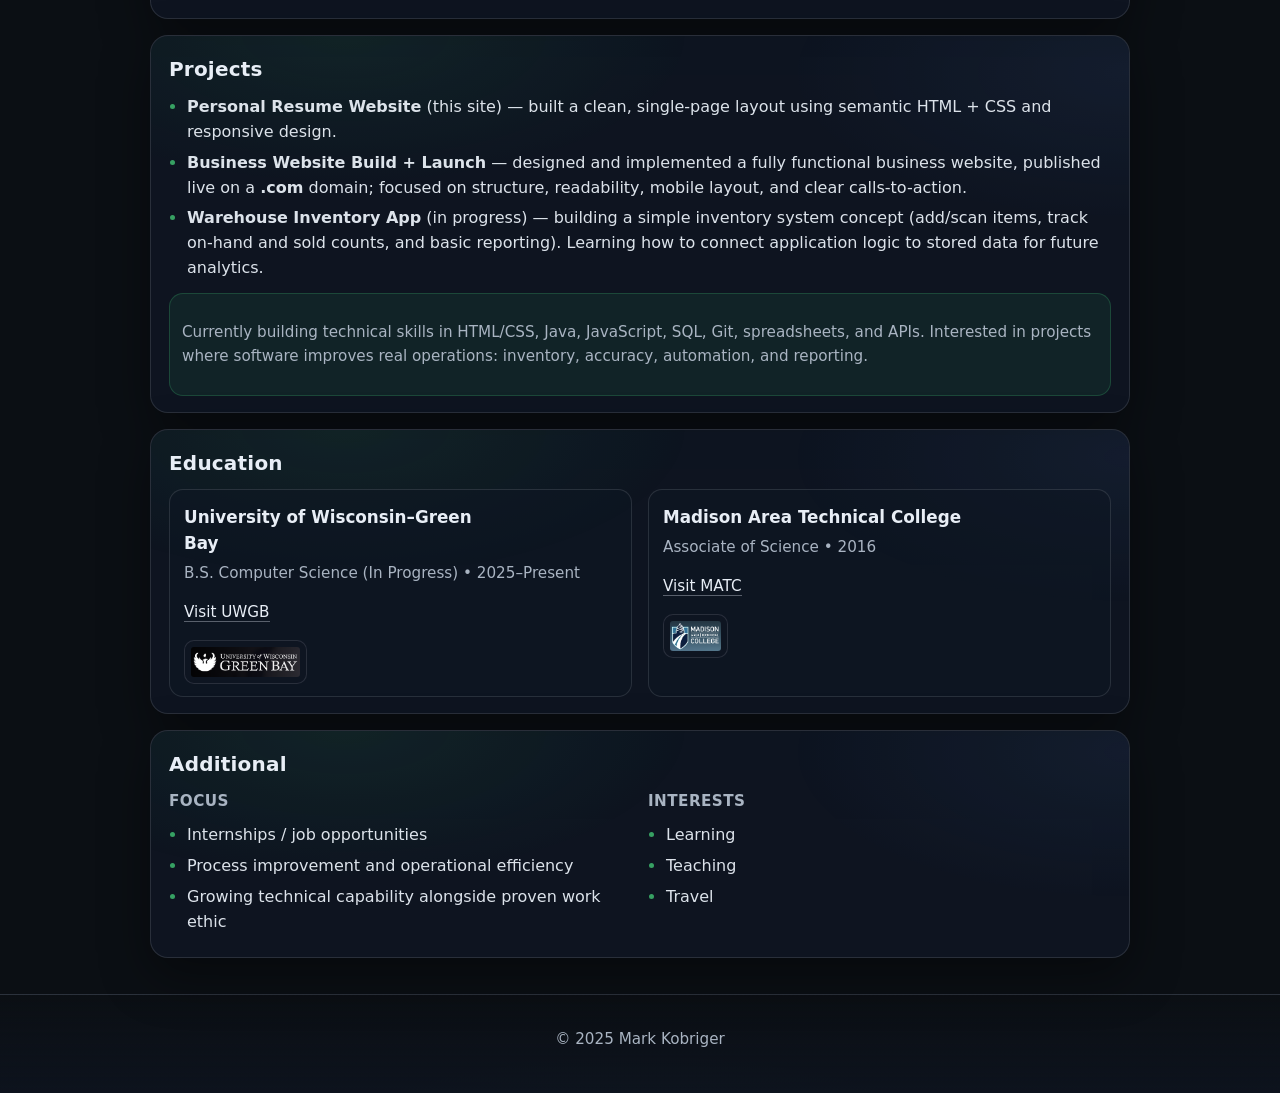
==== commit 50b62613: "Change brand logo image source to profileImage.jpg" ====
--- a/index.html
+++ b/index.html
@@ -15,7 +15,7 @@
         <div class="brand">
           <img
             class="brand-logo"
-            src="businessDad.png"
+            src="profileImage.jpg"
             alt="Profile Image"
             width="200"
             height="150"
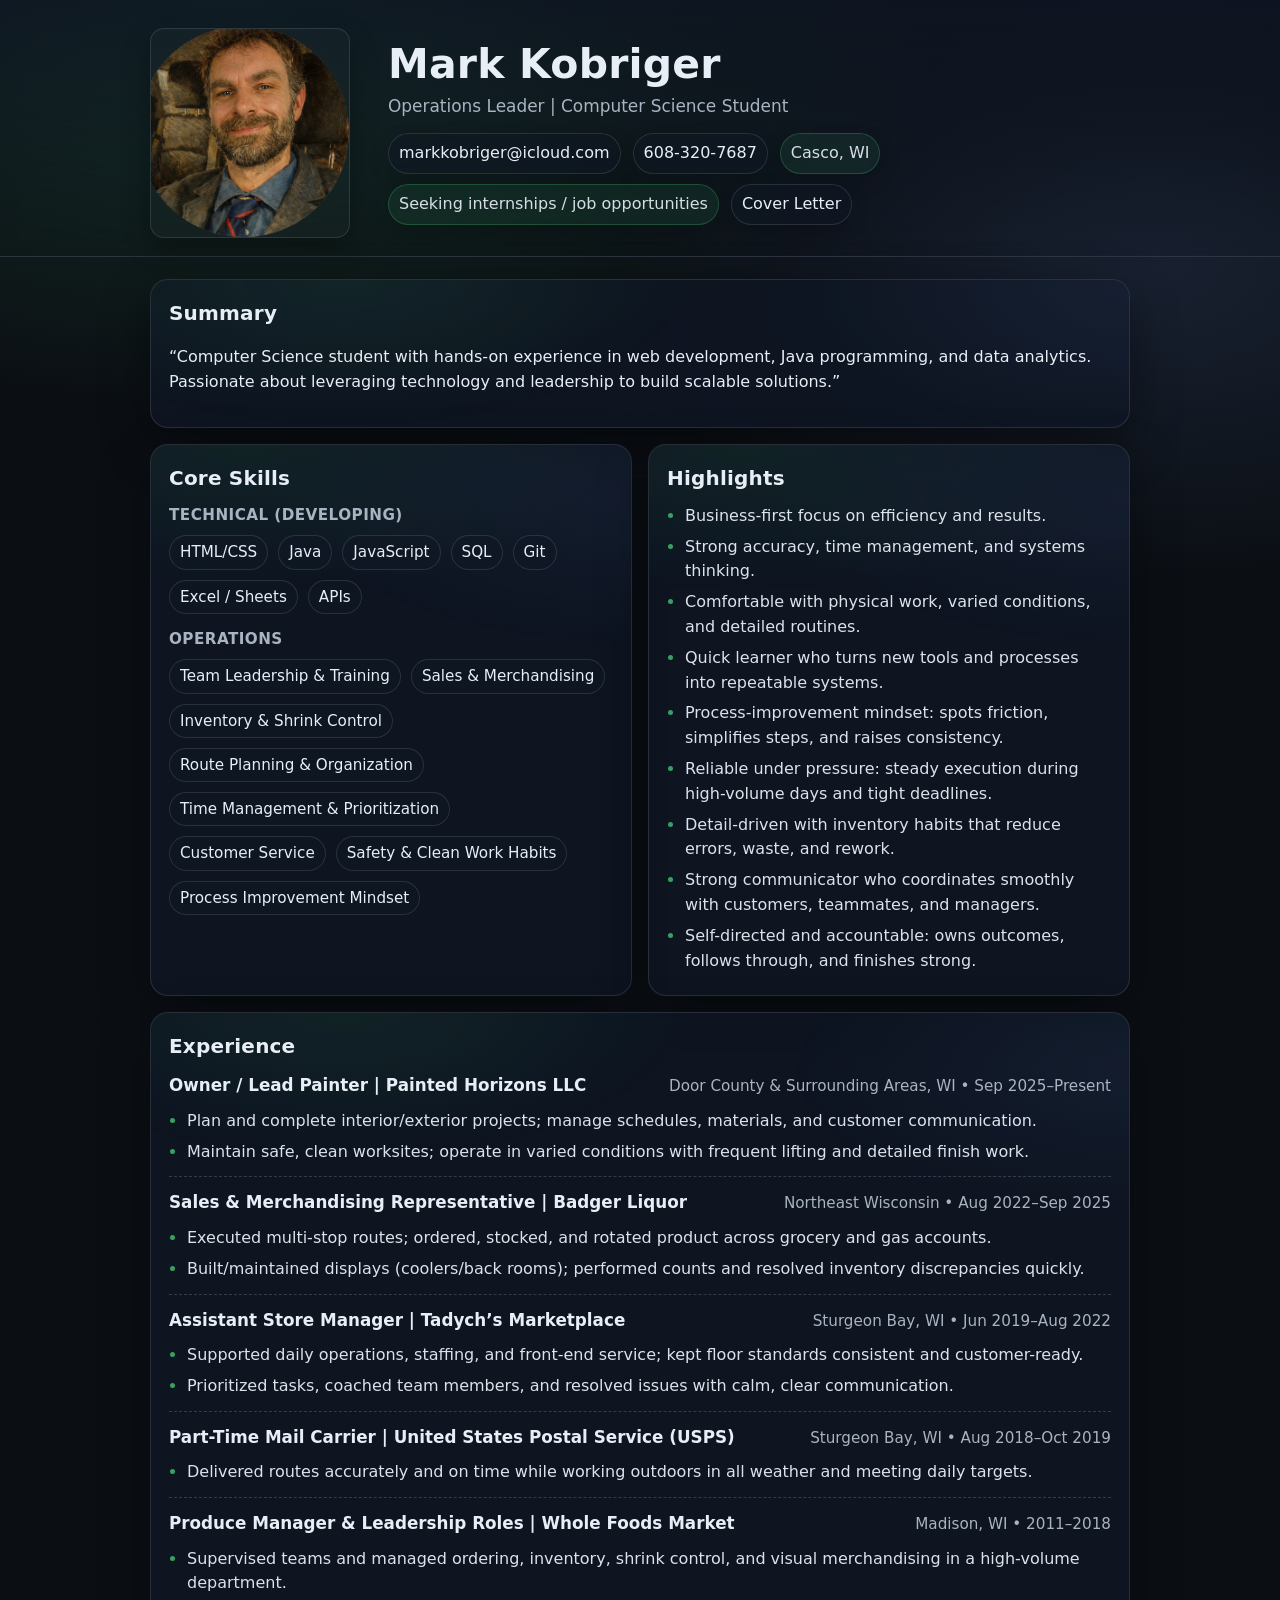
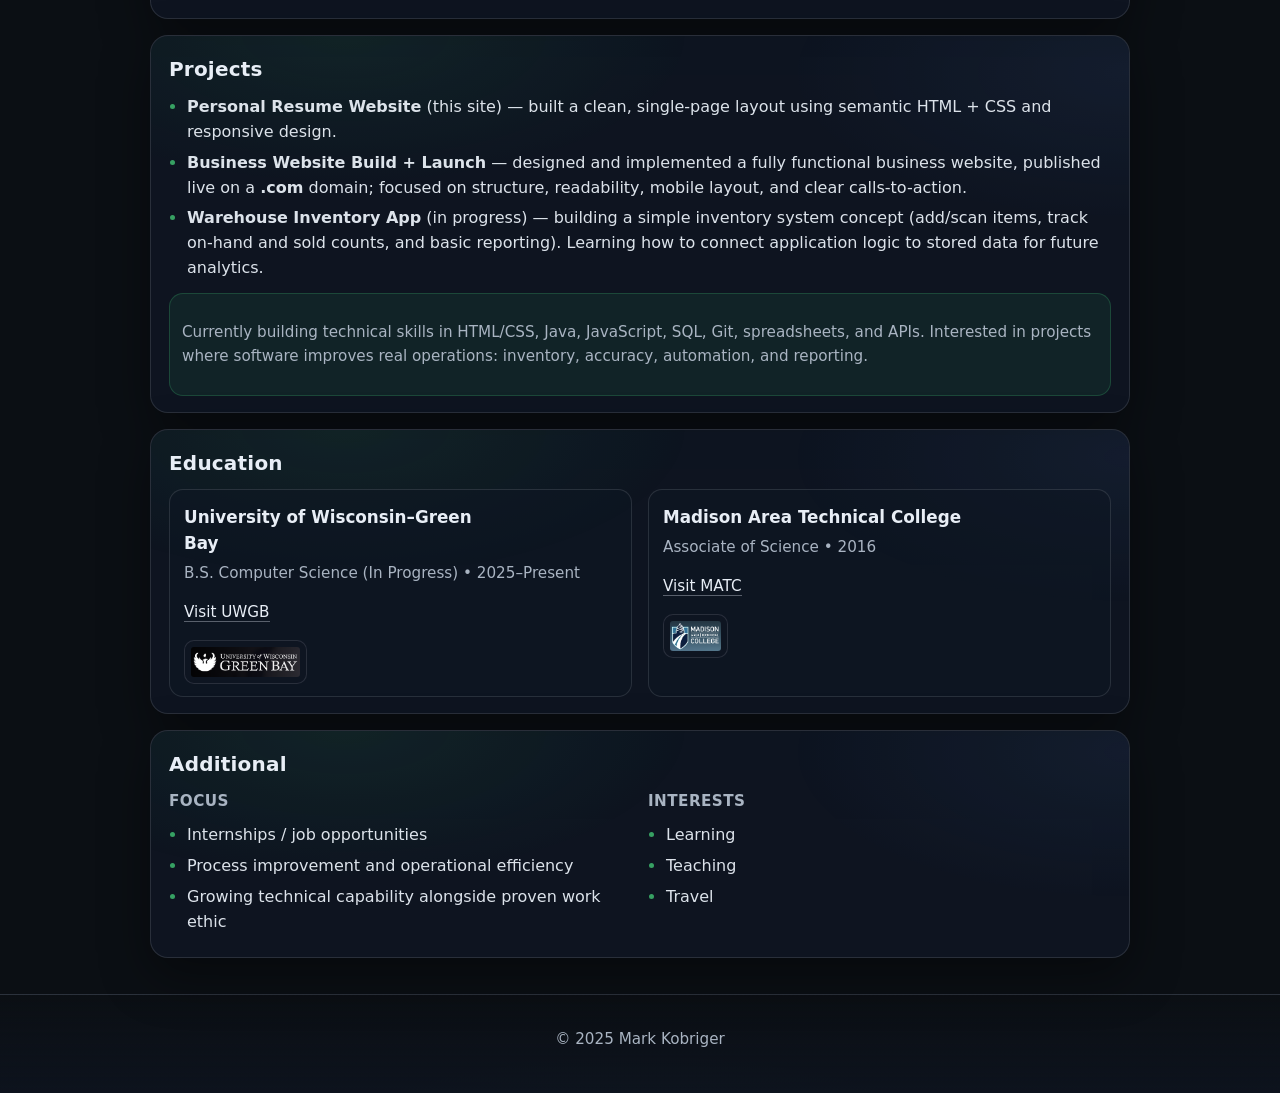
==== commit 67f3fa6e: "Update index.html" ====
--- a/index.html
+++ b/index.html
@@ -15,7 +15,7 @@
         <div class="brand">
           <img
             class="brand-logo"
-            src="profileImage.jpg"
+            src="image (1).png"
             alt="Profile Image"
             width="200"
             height="150"
